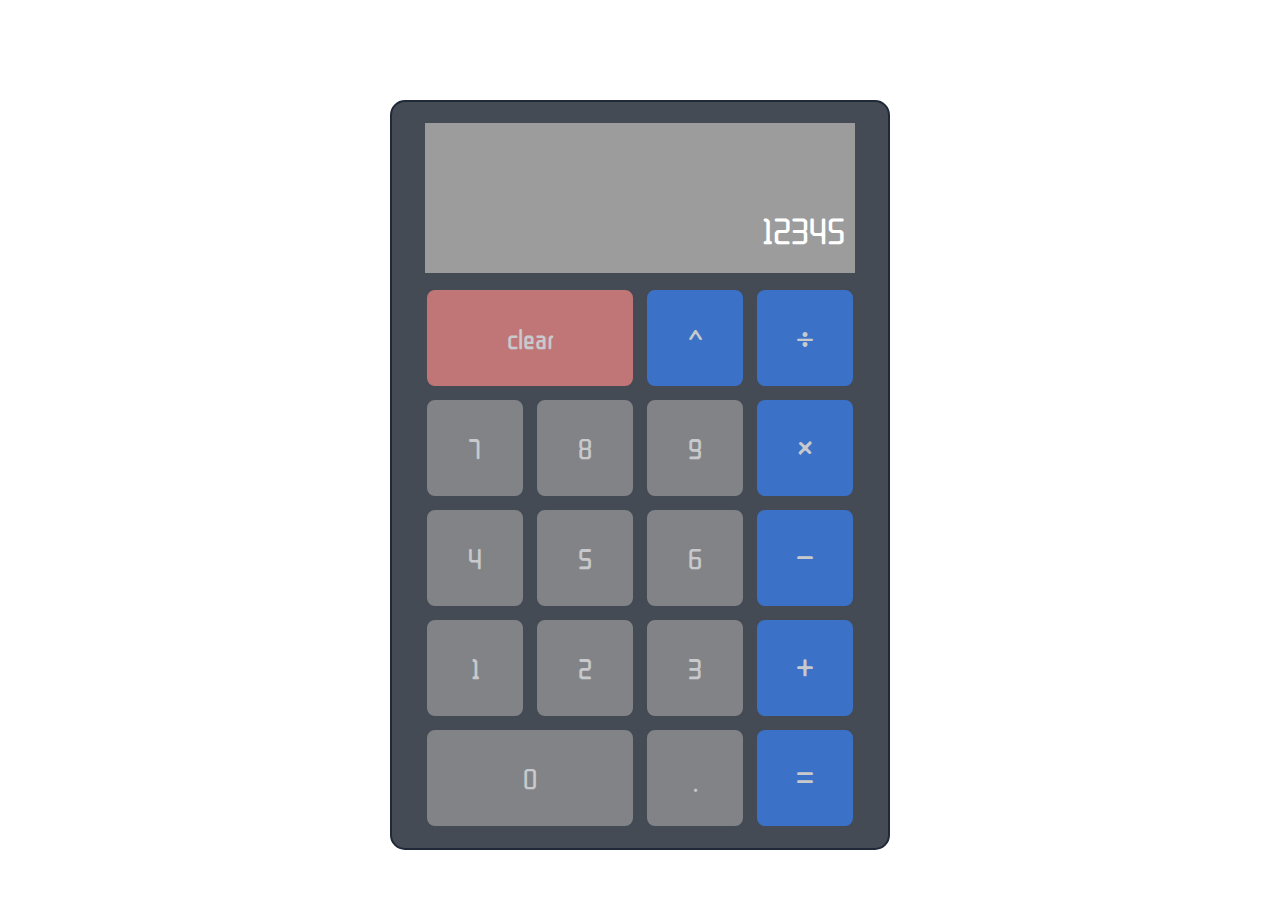
==== index.html @ 05cf3d18 "first commit - UI" ====
<!DOCTYPE html>
<html lang="en">
<head>
    <meta charset="UTF-8">
    <meta http-equiv="X-UA-Compatible" content="IE=edge">
    <meta name="viewport" content="width=device-width, initial-scale=1.0">
    <link rel="stylesheet" href="style.css">
    <link rel="preconnect" href="https://fonts.googleapis.com">
    <link rel="preconnect" href="https://fonts.gstatic.com" crossorigin>
    <link href="https://fonts.googleapis.com/css2?family=ZCOOL+QingKe+HuangYou&display=swap" rel="stylesheet">   
    <title>Calculator</title>
</head>
<body>
<div class="container">
    <div class="calculator">
        <div class="display">
            <span>12345</span>
        </div>
        <div class="btn">
            <div class="row row-1">
                <button class="stretch" id="clear">clear</button>
                <button class="operators">^</button>
                <button class="operators">&divide;</button>
            </div>
            <div class="digits">
                <div class="row row-2">
                <button class="number">7</button>
                <button class="number">8</button>
                <button class="number">9</button>
                <button class="operators">&times;</button>
                </div>
                <div class="row row-3">
                <button class="number">4</button>
                <button class="number">5</button>
                <button class="number">6</button>
                <button class="operators">&minus;</button>
                </div>
                <div class="row row-4">
                <button class="number">1</button>
                <button class="number">2</button>
                <button class="number">3</button>
                <button class="operators">&plus;</button>
                </div> 
                <div class="row row-5">
                <button class="number stretch">0</button>
                <button class="number">.</button>
                <button class="operators">&equals;</button>
                </div>
            </div>
        </div>
    </div>
</div>



<script src="app.js" defer></script>
</body>
</html>
---- style.css ----
* {
    box-sizing: border-box;
    margin: 0px;
    font-family: 'ZCOOL QingKe HuangYou', cursive;
    font-size: 28px;
    color: #ffffff
}

.container {
    margin: auto; 
    height: 750px;
    width: 500px;
    background-color: #444b55;
    border: 2px solid #1f2937;
    border-radius: 15px;
    margin-top: 100px;
    display: flex;
    justify-content: center;
    align-items: flex-end;
    padding-bottom: 10px;
}

.operators {
    display: flex;
    flex-direction: column;
    justify-content: center;
    align-items: center;
    background-color: #3882f6;
}

button {
    height: 100px;
    width: 100px;
    border: 2px solid #444b55;
    border-radius: 10px;
    opacity: 0.7;
}

button:hover {
    opacity: 1;
    }

.row {
    display: flex;
    justify-content: center;
    gap: 10px;
    margin-bottom: 10px;
}

.stretch {
    flex: 2;
    align-content: flex-start;
    justify-content: flex-start;
}

.display {
    display: flex;
    flex-wrap: nowrap;
    height: 150px;
    width: 100%;
    padding: 25px 0px;
    margin-bottom: 15px;
    justify-content: flex-end;
    background-color: rgb(156, 156, 156);
    
}
span {
    padding-right: 10px;
    align-self: flex-end;
    font-size: 36px;
}

#clear {
    background-color: #f58985;
}

.number {
    background-color: rgb(156, 156, 156);
}
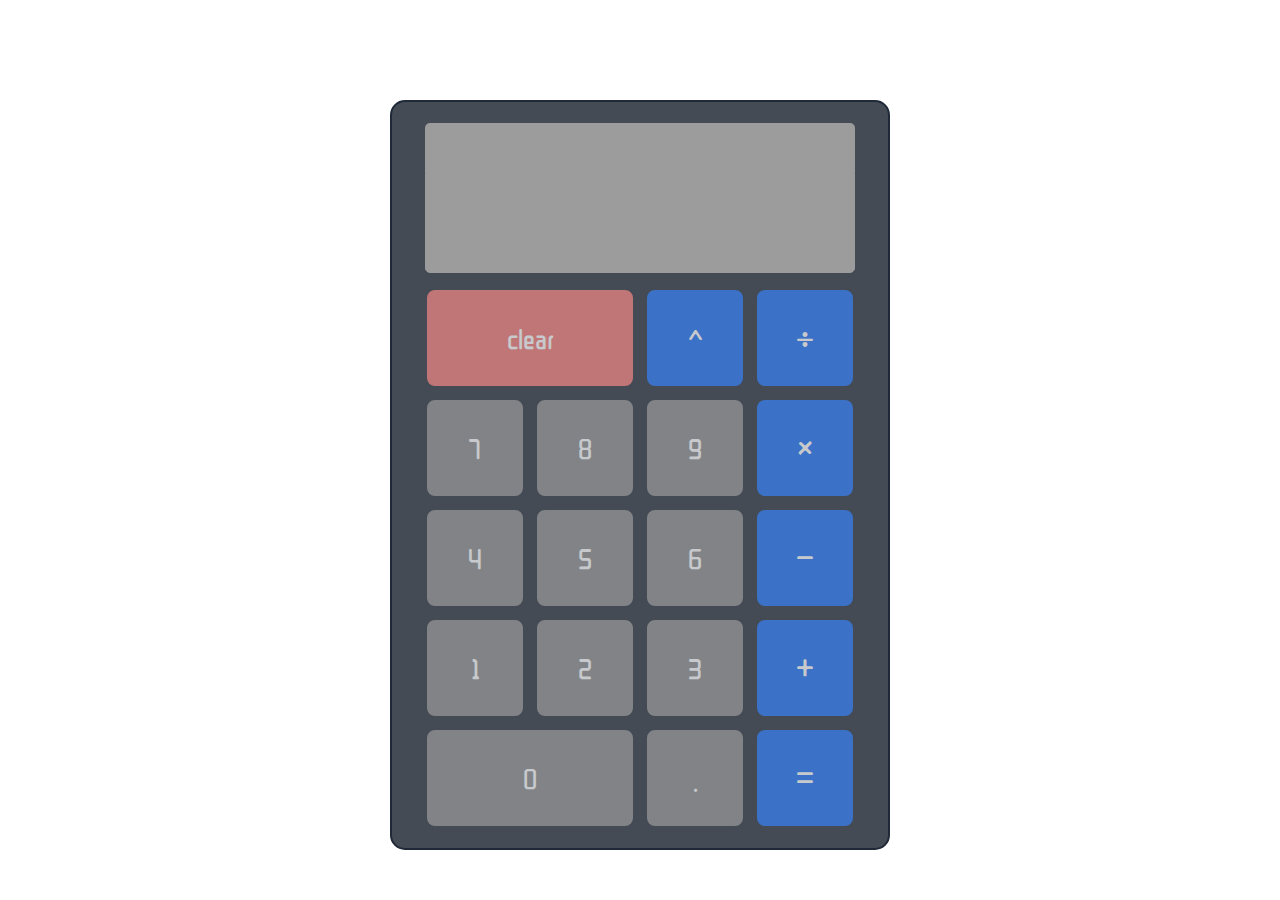
==== commit 73870313: "UI updates" ====
--- a/index.html
+++ b/index.html
@@ -13,38 +13,39 @@
 <body>
 <div class="container">
     <div class="calculator">
-        <div class="display">
-            <span>12345</span>
+        <div class="display display-1">
+        </div>
+        <div class="display display-2">
         </div>
         <div class="btn">
             <div class="row row-1">
-                <button class="stretch" id="clear">clear</button>
-                <button class="operators">^</button>
-                <button class="operators">&divide;</button>
+                <button class="stretch" id="clear" value="clear">clear</button>
+                <button class="operators" value="^">^</button>
+                <button class="operators" value="&divide;">&divide;</button>
             </div>
             <div class="digits">
                 <div class="row row-2">
-                <button class="number">7</button>
-                <button class="number">8</button>
-                <button class="number">9</button>
-                <button class="operators">&times;</button>
+                <button class="number" value="7">7</button>
+                <button class="number" value="8">8</button>
+                <button class="number" value="9">9</button>
+                <button class="operators" value="&times;">&times;</button>
                 </div>
                 <div class="row row-3">
-                <button class="number">4</button>
-                <button class="number">5</button>
-                <button class="number">6</button>
-                <button class="operators">&minus;</button>
+                <button class="number" value="4">4</button>
+                <button class="number" value="5">5</button>
+                <button class="number" value="6">6</button>
+                <button class="operators" value="&minus;">&minus;</button>
                 </div>
                 <div class="row row-4">
-                <button class="number">1</button>
-                <button class="number">2</button>
-                <button class="number">3</button>
-                <button class="operators">&plus;</button>
+                <button class="number" value="1">1</button>
+                <button class="number" value="2">2</button>
+                <button class="number" value="3">3</button>
+                <button class="operators" value="&plus;">&plus;</button>
                 </div> 
                 <div class="row row-5">
-                <button class="number stretch">0</button>
-                <button class="number">.</button>
-                <button class="operators">&equals;</button>
+                <button class="number stretch" value="0">0</button>
+                <button class="number" value=".">.</button>
+                <button class="evaluate" value="&equals;">&equals;</button>
                 </div>
             </div>
         </div>
--- a/style.css
+++ b/style.css
@@ -21,6 +21,14 @@
 }
 
 .operators {
+    display: flex;
+    flex-direction: column;
+    justify-content: center;
+    align-items: center;
+    background-color: #3882f6;
+}
+
+.evaluate {
     display: flex;
     flex-direction: column;
     justify-content: center;
@@ -56,19 +64,43 @@
 .display {
     display: flex;
     flex-wrap: nowrap;
-    height: 150px;
     width: 100%;
     padding: 25px 0px;
-    margin-bottom: 15px;
-    justify-content: flex-end;
     background-color: rgb(156, 156, 156);
+    border-radius: 5px;
+
     
 }
+.display-2 {
+    height: 100px;
+    padding: 25px 0px;
+    margin-bottom: 15px;
+    border: 1px solid rgb(156, 156, 156);
+    border-top-left-radius: 0px;
+    border-top-right-radius: 0px;
+    justify-content: flex-end;
+    
+}
+.display-1 {
+    height: 50px;
+    justify-content: flex-end;
+    border-bottom-left-radius: 0px;
+    border-bottom-right-radius: 0px;
+}
 span {
-    padding-right: 10px;
     align-self: flex-end;
     font-size: 36px;
 }
+
+
+
+
+.display-value {
+    align-self: flex-start;
+    font-size: 24px;
+}
+
+
 
 #clear {
     background-color: #f58985;
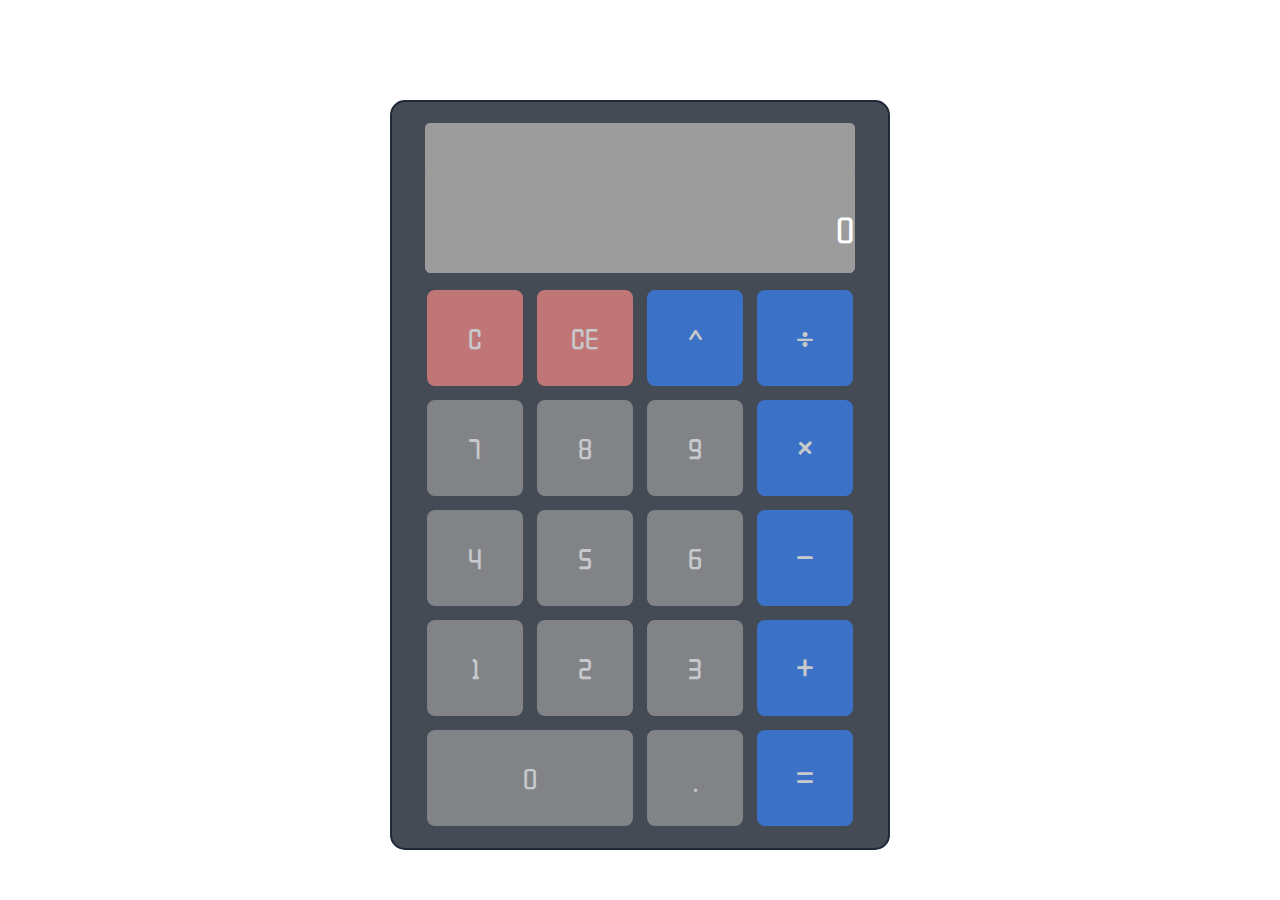
==== commit d8920134: "functionality updates" ====
--- a/index.html
+++ b/index.html
@@ -13,13 +13,15 @@
 <body>
 <div class="container">
     <div class="calculator">
-        <div class="display display-1">
+        <div class="display top-display">
         </div>
-        <div class="display display-2">
+        <div class="display main-display">
+            <span class="initial-value">0</span>
         </div>
         <div class="btn">
             <div class="row row-1">
-                <button class="stretch" id="clear" value="clear">clear</button>
+                <button class="stretch" id="clear" value="clear">C</button>
+                <button id="clear-entry" value="clear-entry">CE</button>
                 <button class="operators" value="^">^</button>
                 <button class="operators" value="&divide;">&divide;</button>
             </div>
@@ -45,7 +47,7 @@
                 <div class="row row-5">
                 <button class="number stretch" value="0">0</button>
                 <button class="number" value=".">.</button>
-                <button class="evaluate" value="&equals;">&equals;</button>
+                <button class="operators" value="&equals;">&equals;</button>
                 </div>
             </div>
         </div>
--- a/style.css
+++ b/style.css
@@ -28,7 +28,7 @@
     background-color: #3882f6;
 }
 
-.evaluate {
+.equal {
     display: flex;
     flex-direction: column;
     justify-content: center;
@@ -71,7 +71,7 @@
 
     
 }
-.display-2 {
+.main-display {
     height: 100px;
     padding: 25px 0px;
     margin-bottom: 15px;
@@ -81,7 +81,7 @@
     justify-content: flex-end;
     
 }
-.display-1 {
+.top-display {
     height: 50px;
     justify-content: flex-end;
     border-bottom-left-radius: 0px;
@@ -93,12 +93,18 @@
 }
 
 
-
-
 .display-value {
     align-self: flex-start;
     font-size: 24px;
+    padding-right: 5px;
 }
+
+.display-operator {
+    align-self: flex-start;
+    font-size: 24px;
+    padding-right: 5px;
+}
+
 
 
 
@@ -106,6 +112,10 @@
     background-color: #f58985;
 }
 
+#clear-entry {
+    background-color: #f58985;
+}
+
 .number {
     background-color: rgb(156, 156, 156);
 }
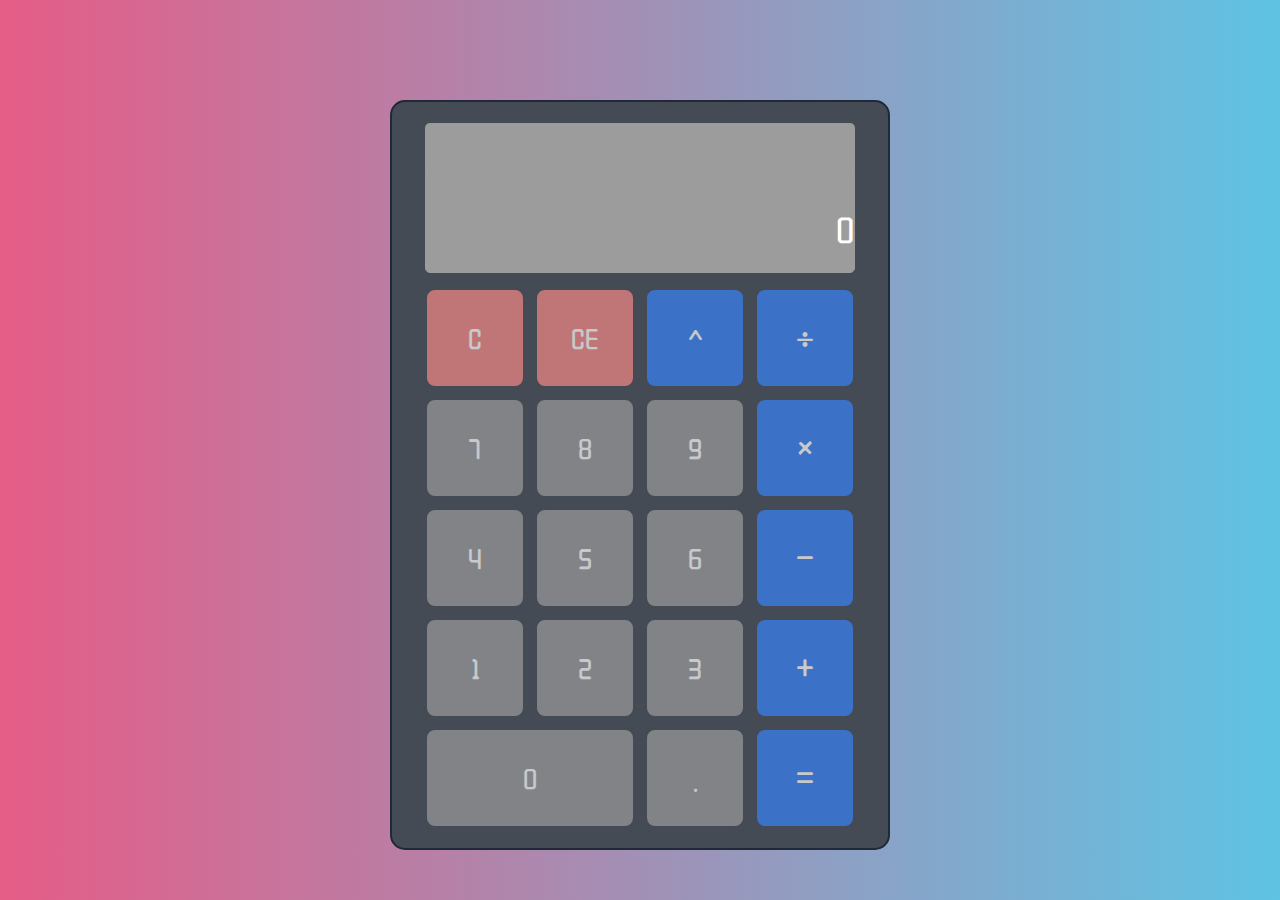
==== commit 36484911: "js design update" ====
--- a/index.html
+++ b/index.html
@@ -14,9 +14,11 @@
 <div class="container">
     <div class="calculator">
         <div class="display top-display">
+            <div class="top-display-value"></div>
+            <div class="top-display-operator"></div>
         </div>
         <div class="display main-display">
-            <span class="initial-value">0</span>
+            <span class="main-display-value">0</span>
         </div>
         <div class="btn">
             <div class="row row-1">
@@ -27,26 +29,26 @@
             </div>
             <div class="digits">
                 <div class="row row-2">
-                <button class="number" value="7">7</button>
-                <button class="number" value="8">8</button>
-                <button class="number" value="9">9</button>
+                <button data-key="55" class="number key" value="7">7</button>
+                <button data-key="56" class="number key" value="8">8</button>
+                <button data-key="57" class="number key" value="9">9</button>
                 <button class="operators" value="&times;">&times;</button>
                 </div>
                 <div class="row row-3">
-                <button class="number" value="4">4</button>
-                <button class="number" value="5">5</button>
-                <button class="number" value="6">6</button>
+                <button data-key="52" class="number key" value="4">4</button>
+                <button data-key="53" class="number key" value="5">5</button>
+                <button data-key="54" class="number key" value="6">6</button>
                 <button class="operators" value="&minus;">&minus;</button>
                 </div>
                 <div class="row row-4">
-                <button class="number" value="1">1</button>
-                <button class="number" value="2">2</button>
-                <button class="number" value="3">3</button>
+                <button data-key="49" class="number key" value="1">1</button>
+                <button data-key="50" class="number key" value="2">2</button>
+                <button data-key="51" class="number key" value="3">3</button>
                 <button class="operators" value="&plus;">&plus;</button>
                 </div> 
                 <div class="row row-5">
-                <button class="number stretch" value="0">0</button>
-                <button class="number" value=".">.</button>
+                <button data-key="48" class="number stretch key" value="0">0</button>
+                <button data-key="190" class="number key" id="decimal" value=".">.</button>
                 <button class="operators" value="&equals;">&equals;</button>
                 </div>
             </div>
@@ -54,8 +56,6 @@
     </div>
 </div>
 
-
-
 <script src="app.js" defer></script>
 </body>
 </html>--- a/style.css
+++ b/style.css
@@ -4,6 +4,10 @@
     font-family: 'ZCOOL QingKe HuangYou', cursive;
     font-size: 28px;
     color: #ffffff
+}
+
+body {
+    background: linear-gradient(to right, #E55D87, #5FC3E4);
 }
 
 .container {
@@ -42,11 +46,13 @@
     border: 2px solid #444b55;
     border-radius: 10px;
     opacity: 0.7;
+    cursor: pointer;
+    outline: none;
 }
 
 button:hover {
     opacity: 1;
-    }
+}
 
 .row {
     display: flex;
@@ -68,9 +74,8 @@
     padding: 25px 0px;
     background-color: rgb(156, 156, 156);
     border-radius: 5px;
+}
 
-    
-}
 .main-display {
     height: 100px;
     padding: 25px 0px;
@@ -87,26 +92,23 @@
     border-bottom-left-radius: 0px;
     border-bottom-right-radius: 0px;
 }
+
 span {
     align-self: flex-end;
     font-size: 36px;
 }
 
-
-.display-value {
+.top-display-value {
     align-self: flex-start;
     font-size: 24px;
     padding-right: 5px;
 }
 
-.display-operator {
+.top-display-operator {
     align-self: flex-start;
     font-size: 24px;
     padding-right: 5px;
 }
-
-
-
 
 #clear {
     background-color: #f58985;
